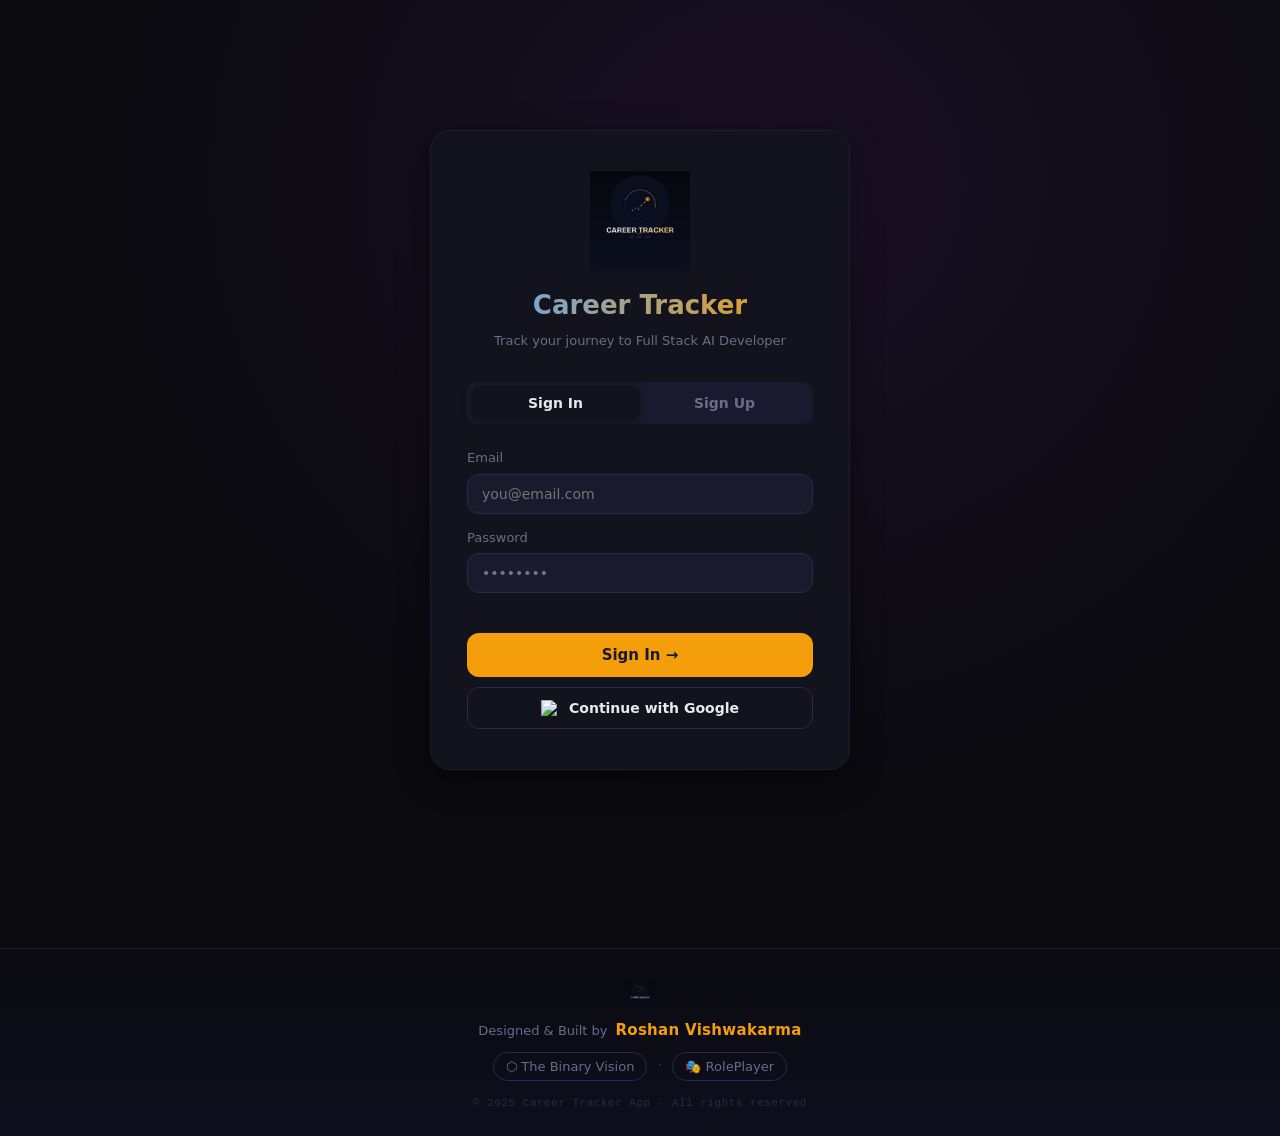
==== index.html @ 7864ad94 "Added Footer" ====
<!DOCTYPE html>
<html lang="en">
<head>
  <meta charset="UTF-8" />
  <meta name="viewport" content="width=device-width, initial-scale=1.0"/>
  <title>Career Tracker — Login</title>
  <link rel="manifest" href="manifest.json"/>
  <link rel="stylesheet" href="css/global.css"/>
  <link rel="stylesheet" href="css/auth.css"/>
  <meta name="theme-color" content="#0a0a0f"/>
  <link rel="icon" type="image/png" href="../icons/logo.png"/>
</head>
<body>
  <div class="auth-bg">
    <div class="auth-card">
      <div class="brand">
        <img src="icons/logo.png" class="brand-icon-img" alt="Career Tracker"/>
        <h1 class="brand-title">Career Tracker</h1>
        <p class="brand-sub">Track your journey to Full Stack AI Developer</p>
      </div>

      <!-- TAB SWITCHER -->
      <div class="auth-tabs">
        <button class="auth-tab active" id="tab-login" onclick="switchTab('login')">Sign In</button>
        <button class="auth-tab" id="tab-signup" onclick="switchTab('signup')">Sign Up</button>
      </div>

      <!-- LOGIN FORM -->
      <div id="form-login">
        <div class="input-group">
          <label>Email</label>
          <input type="email" id="login-email" placeholder="you@email.com"/>
        </div>
        <div class="input-group">
          <label>Password</label>
          <input type="password" id="login-password" placeholder="••••••••"/>
        </div>
        <div class="error-msg" id="login-error"></div>
        <button class="btn-primary" onclick="loginUser()">Sign In →</button>
        <button class="btn-google" onclick="loginGoogle()">
          <img src="https://www.gstatic.com/firebasejs/ui/2.0.0/images/auth/google.svg" width="18"/>
          Continue with Google
        </button>
      </div>

      <!-- SIGNUP FORM -->
      <div id="form-signup" style="display:none">
        <div class="input-group">
          <label>Full Name</label>
          <input type="text" id="signup-name" placeholder="Your name"/>
        </div>
        <div class="input-group">
          <label>Email</label>
          <input type="email" id="signup-email" placeholder="you@email.com"/>
        </div>
        <div class="input-group">
          <label>Password</label>
          <input type="password" id="signup-password" placeholder="Min 6 characters"/>
        </div>
        <div class="input-group">
          <label>GitHub Username (optional)</label>
          <input type="text" id="signup-github" placeholder="e.g. yourhandle"/>
        </div>
        <div class="error-msg" id="signup-error"></div>
        <button class="btn-primary" onclick="signupUser()">Create Account →</button>
        <button class="btn-google" onclick="loginGoogle()">
          <img src="https://www.gstatic.com/firebasejs/ui/2.0.0/images/auth/google.svg" width="18"/>
          Continue with Google
        </button>
      </div>
    </div>
  </div>

  <!-- Firebase SDKs -->
  <script src="https://www.gstatic.com/firebasejs/10.12.0/firebase-app-compat.js"></script>
  <script src="https://www.gstatic.com/firebasejs/10.12.0/firebase-auth-compat.js"></script>
  <script src="https://www.gstatic.com/firebasejs/10.12.0/firebase-firestore-compat.js"></script>
  <script src="js/firebase-config.js"></script>
  <script src="js/auth.js"></script>

  <!-- FOOTER -->
<footer class="app-footer">
  <div class="footer-inner">
    <img src="../icons/logo.png" height="28" class="footer-logo" alt="Career Tracker"/>
    <div class="footer-text">
      <span class="footer-made">Designed & Built by</span>
      <span class="footer-name">Roshan Vishwakarma</span>
    </div>
    <div class="footer-brands">
      <span class="footer-brand">⬡ The Binary Vision</span>
      <span class="footer-dot">·</span>
      <span class="footer-brand">🎭 RolePlayer</span>
    </div>
    <div class="footer-copy">© 2025 Career Tracker App · All rights reserved</div>
  </div>
</footer>
</body>
</html>
---- css/global.css ----
/* ===========================
   GLOBAL.CSS — Shared styles
   =========================== */

:root {
  --bg: #0a0a0f;
  --bg2: #13131e;
  --bg3: #1a1a2e;
  --border: #1e1e2e;
  --border2: #2a2a4a;
  --text: #e8e8f0;
  --muted: #6b6b8a;
  --accent: #f59e0b;
  --accent-soft: rgba(245,158,11,0.12);
  --blue: #3b82f6;
  --blue-soft: rgba(59,130,246,0.12);
  --green: #10b981;
  --green-soft: rgba(16,185,129,0.12);
  --purple: #8b5cf6;
  --red: #ef4444;
  --radius: 12px;
  --radius-lg: 20px;
  --shadow: 0 8px 32px rgba(0,0,0,0.4);
}

* { box-sizing: border-box; margin: 0; padding: 0; }

body {
  background: var(--bg);
  color: var(--text);
  font-family: 'Segoe UI', system-ui, -apple-system, sans-serif;
  min-height: 100vh;
  line-height: 1.5;
  overscroll-behavior: none;
}

/* ---- NAVBAR ---- */
.navbar {
  position: sticky;
  top: 0;
  z-index: 100;
  background: rgba(10,10,15,0.95);
  backdrop-filter: blur(12px);
  border-bottom: 1px solid var(--border);
  padding: 0 24px;
  height: 56px;
  display: flex;
  align-items: center;
  gap: 24px;
}
.nav-brand {
  font-weight: 800;
  font-size: 16px;
  color: var(--text);
  white-space: nowrap;
}
.nav-links {
  display: flex;
  gap: 4px;
  flex: 1;
}
.nav-link {
  padding: 6px 12px;
  border-radius: 8px;
  color: var(--muted);
  text-decoration: none;
  font-size: 13.5px;
  transition: all 0.2s;
}
.nav-link:hover { color: var(--text); background: var(--bg3); }
.nav-link.active { color: var(--text); background: var(--bg3); font-weight: 600; }
.nav-user {
  display: flex;
  align-items: center;
  gap: 10px;
  white-space: nowrap;
  font-size: 13px;
  color: var(--muted);
}

/* ---- BUTTONS ---- */
.btn-primary {
  width: 100%;
  padding: 13px;
  border-radius: var(--radius);
  border: none;
  background: var(--accent);
  color: #1a1a2e;
  font-size: 15px;
  font-weight: 700;
  cursor: pointer;
  font-family: inherit;
  transition: all 0.2s;
}
.btn-primary:hover { opacity: 0.9; transform: translateY(-1px); }

.btn-logout {
  padding: 5px 12px;
  border-radius: 8px;
  border: 1px solid var(--border2);
  background: transparent;
  color: var(--muted);
  font-size: 12px;
  cursor: pointer;
  font-family: inherit;
  transition: all 0.2s;
}
.btn-logout:hover { color: var(--red); border-color: var(--red); }

.btn-sm {
  padding: 6px 12px;
  border-radius: 8px;
  border: 1px solid var(--border2);
  background: transparent;
  color: var(--text);
  font-size: 12px;
  cursor: pointer;
  font-family: inherit;
  transition: all 0.2s;
}
.btn-sm:hover { background: var(--bg3); }

.btn-back {
  padding: 12px 18px;
  border-radius: var(--radius);
  border: 1px solid var(--border2);
  background: transparent;
  color: var(--muted);
  cursor: pointer;
  font-family: inherit;
  font-size: 14px;
}
.btn-next {
  flex: 1;
  padding: 12px;
  border-radius: var(--radius);
  border: none;
  background: var(--accent);
  color: #1a1a2e;
  font-weight: 700;
  cursor: pointer;
  font-family: inherit;
  font-size: 14px;
}

/* ---- CARD ---- */
.card {
  background: var(--bg2);
  border: 1px solid var(--border);
  border-radius: var(--radius-lg);
  padding: 20px;
  margin-bottom: 16px;
}
.card-header {
  display: flex;
  justify-content: space-between;
  align-items: center;
  margin-bottom: 16px;
}
.card-title { font-weight: 700; font-size: 15px; }
.card-sub { font-size: 12px; color: var(--muted); }

/* ---- FORM ---- */
.input-group { display: flex; flex-direction: column; gap: 6px; margin-bottom: 14px; }
.input-group label { font-size: 13px; color: var(--muted); font-weight: 500; }
.input-group input,
.input-group textarea {
  padding: 11px 14px;
  border-radius: var(--radius);
  border: 1.5px solid var(--border2);
  background: var(--bg3);
  color: var(--text);
  font-size: 14px;
  font-family: inherit;
  outline: none;
  transition: border-color 0.2s;
  resize: none;
}
.input-group input:focus,
.input-group textarea:focus { border-color: var(--accent); }

.error-msg { color: var(--red); font-size: 13px; min-height: 18px; margin-bottom: 8px; }

/* ---- MAIN CONTENT ---- */
.main-content {
  max-width: 1100px;
  margin: 0 auto;
  padding: 24px 20px 60px;
}

/* ---- EMPTY STATE ---- */
.empty-state {
  text-align: center;
  color: var(--muted);
  font-size: 14px;
  padding: 32px 16px;
  line-height: 1.8;
}

/* ---- NAV BTNS ---- */
.nav-btns {
  display: flex;
  gap: 10px;
  margin-top: 20px;
}

/* ---- SCROLLBAR ---- */
::-webkit-scrollbar { width: 6px; height: 6px; }
::-webkit-scrollbar-track { background: var(--bg); }
::-webkit-scrollbar-thumb { background: var(--border2); border-radius: 3px; }

/* ---- RESPONSIVE ---- */
@media (max-width: 640px) {
  .nav-links { display: none; }
  .main-content { padding: 16px 14px 60px; }
  .navbar { padding: 0 14px; }
}

/* ---- OFFLINE BANNER (global) ---- */
.offline-banner {
  background: #7c2d12;
  border-bottom: 1px solid #9a3412;
  padding: 8px 20px;
  display: flex;
  align-items: center;
  gap: 8px;
  font-size: 13px;
  color: #fed7aa;
  position: sticky;
  top: 56px;
  z-index: 90;
}
/* ---- FOOTER ---- */
.app-footer {
  border-top: 1px solid var(--border);
  background: linear-gradient(180deg, transparent 0%, rgba(13,16,32,0.8) 100%);
  padding: 32px 20px 24px;
  margin-top: 48px;
}
.footer-inner {
  max-width: 1100px;
  margin: 0 auto;
  display: flex;
  flex-direction: column;
  align-items: center;
  gap: 10px;
  text-align: center;
}
.footer-logo { opacity: 0.7; }
.footer-text {
  display: flex;
  align-items: center;
  gap: 8px;
  flex-wrap: wrap;
  justify-content: center;
}
.footer-made { font-size: 13px; color: var(--muted); }
.footer-name {
  font-size: 15px;
  font-weight: 700;
  color: var(--accent);
  letter-spacing: 0.3px;
}
.footer-brands {
  display: flex;
  align-items: center;
  gap: 10px;
  flex-wrap: wrap;
  justify-content: center;
}
.footer-brand {
  font-size: 13px;
  color: var(--muted);
  padding: 4px 12px;
  border: 1px solid var(--border2);
  border-radius: 20px;
  transition: all 0.2s;
}
.footer-brand:hover { color: var(--text); border-color: var(--accent); }
.footer-dot { color: var(--border2); }
.footer-copy {
  font-size: 11px;
  color: var(--border2);
  margin-top: 4px;
  font-family: monospace;
  letter-spacing: 0.5px;
}
---- css/auth.css ----
/* ===========================
   AUTH.CSS
   =========================== */
   
  .brand-icon-img {
    width: 100px;
    height: 100px;
    object-fit: contain;
    margin-bottom: 8px;
  }
.auth-bg {
  min-height: 100vh;
  display: flex;
  align-items: center;
  justify-content: center;
  padding: 24px 16px;
  background: radial-gradient(ellipse at 60% 20%, #1a1025 0%, #0a0a0f 60%);
}

.auth-card {
  background: var(--bg2);
  border: 1.5px solid var(--border);
  border-radius: var(--radius-lg);
  padding: 40px 36px;
  max-width: 420px;
  width: 100%;
  box-shadow: var(--shadow);
}

.brand { text-align: center; margin-bottom: 32px; }
.brand-icon { font-size: 48px; margin-bottom: 8px; }
.brand-title {
  font-size: 26px;
  font-weight: 800;
  background: linear-gradient(90deg, #60a5fa, #f59e0b);
  -webkit-background-clip: text;
  -webkit-text-fill-color: transparent;
  margin-bottom: 6px;
}
.brand-sub { font-size: 13px; color: var(--muted); }

.auth-tabs {
  display: flex;
  background: var(--bg3);
  border-radius: 10px;
  padding: 4px;
  margin-bottom: 24px;
}
.auth-tab {
  flex: 1;
  padding: 9px;
  border-radius: 8px;
  border: none;
  background: transparent;
  color: var(--muted);
  font-size: 14px;
  font-weight: 600;
  cursor: pointer;
  font-family: inherit;
  transition: all 0.2s;
}
.auth-tab.active {
  background: var(--bg2);
  color: var(--text);
  box-shadow: 0 2px 8px rgba(0,0,0,0.3);
}

.btn-google {
  width: 100%;
  padding: 12px;
  border-radius: var(--radius);
  border: 1.5px solid var(--border2);
  background: transparent;
  color: var(--text);
  font-size: 14px;
  font-weight: 600;
  cursor: pointer;
  font-family: inherit;
  display: flex;
  align-items: center;
  justify-content: center;
  gap: 10px;
  margin-top: 10px;
  transition: all 0.2s;
}
.btn-google:hover { background: var(--bg3); }

@media (max-width: 480px) {
  .auth-card { padding: 28px 20px; }
}
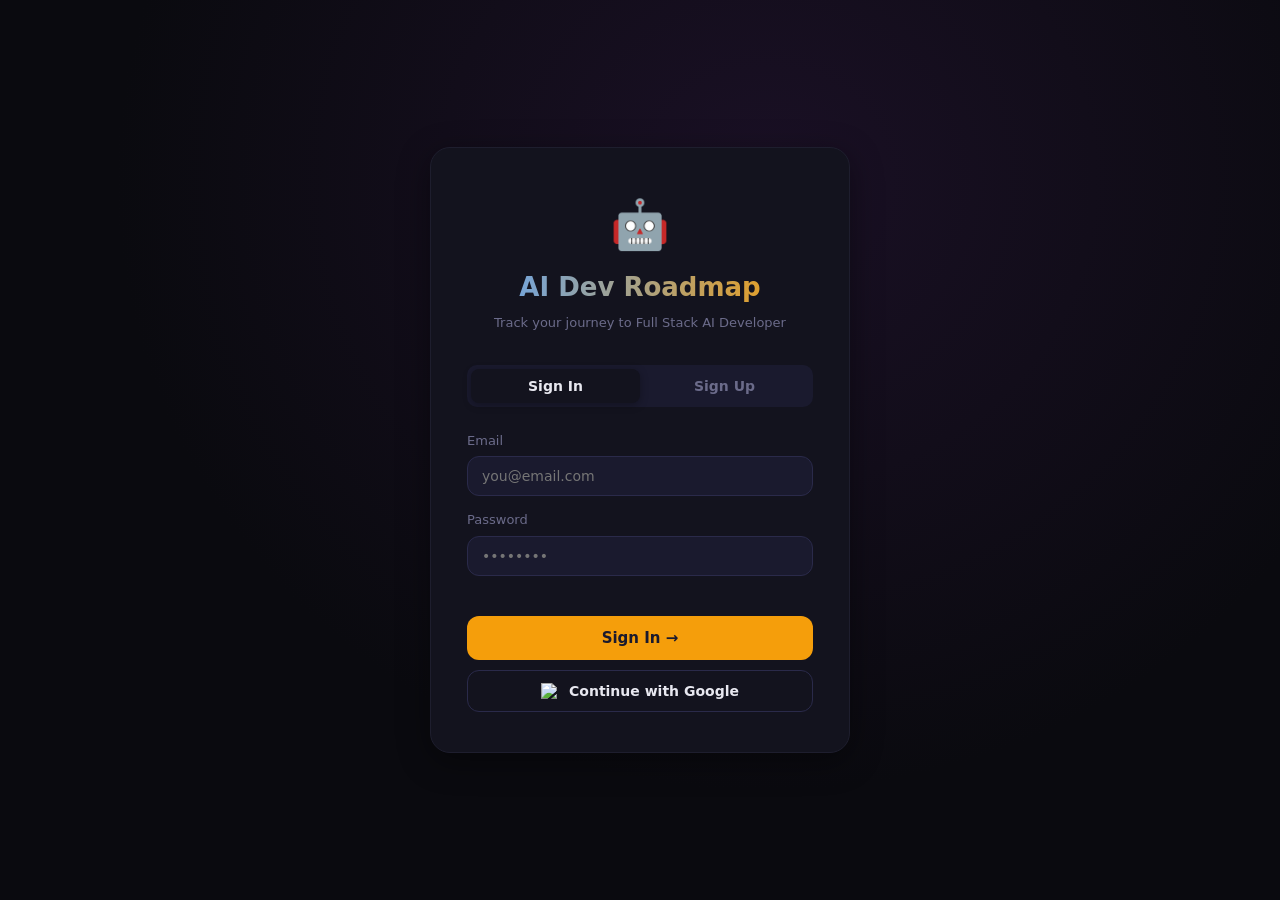
==== commit c420ab23: "Version 3" ====
--- a/index.html
+++ b/index.html
@@ -3,19 +3,18 @@
 <head>
   <meta charset="UTF-8" />
   <meta name="viewport" content="width=device-width, initial-scale=1.0"/>
-  <title>Career Tracker — Login</title>
+  <title>AI Dev Roadmap — Login</title>
   <link rel="manifest" href="manifest.json"/>
   <link rel="stylesheet" href="css/global.css"/>
   <link rel="stylesheet" href="css/auth.css"/>
   <meta name="theme-color" content="#0a0a0f"/>
-  <link rel="icon" type="image/png" href="../icons/logo.png"/>
 </head>
 <body>
   <div class="auth-bg">
     <div class="auth-card">
       <div class="brand">
-        <img src="icons/logo.png" class="brand-icon-img" alt="Career Tracker"/>
-        <h1 class="brand-title">Career Tracker</h1>
+        <div class="brand-icon">🤖</div>
+        <h1 class="brand-title">AI Dev Roadmap</h1>
         <p class="brand-sub">Track your journey to Full Stack AI Developer</p>
       </div>
 
@@ -77,22 +76,5 @@
   <script src="https://www.gstatic.com/firebasejs/10.12.0/firebase-firestore-compat.js"></script>
   <script src="js/firebase-config.js"></script>
   <script src="js/auth.js"></script>
-
-  <!-- FOOTER -->
-<footer class="app-footer">
-  <div class="footer-inner">
-    <img src="../icons/logo.png" height="28" class="footer-logo" alt="Career Tracker"/>
-    <div class="footer-text">
-      <span class="footer-made">Designed & Built by</span>
-      <span class="footer-name">Roshan Vishwakarma</span>
-    </div>
-    <div class="footer-brands">
-      <span class="footer-brand">⬡ The Binary Vision</span>
-      <span class="footer-dot">·</span>
-      <span class="footer-brand">🎭 RolePlayer</span>
-    </div>
-    <div class="footer-copy">© 2025 Career Tracker App · All rights reserved</div>
-  </div>
-</footer>
 </body>
 </html>
--- a/css/global.css
+++ b/css/global.css
@@ -230,58 +230,3 @@
   top: 56px;
   z-index: 90;
 }
-/* ---- FOOTER ---- */
-.app-footer {
-  border-top: 1px solid var(--border);
-  background: linear-gradient(180deg, transparent 0%, rgba(13,16,32,0.8) 100%);
-  padding: 32px 20px 24px;
-  margin-top: 48px;
-}
-.footer-inner {
-  max-width: 1100px;
-  margin: 0 auto;
-  display: flex;
-  flex-direction: column;
-  align-items: center;
-  gap: 10px;
-  text-align: center;
-}
-.footer-logo { opacity: 0.7; }
-.footer-text {
-  display: flex;
-  align-items: center;
-  gap: 8px;
-  flex-wrap: wrap;
-  justify-content: center;
-}
-.footer-made { font-size: 13px; color: var(--muted); }
-.footer-name {
-  font-size: 15px;
-  font-weight: 700;
-  color: var(--accent);
-  letter-spacing: 0.3px;
-}
-.footer-brands {
-  display: flex;
-  align-items: center;
-  gap: 10px;
-  flex-wrap: wrap;
-  justify-content: center;
-}
-.footer-brand {
-  font-size: 13px;
-  color: var(--muted);
-  padding: 4px 12px;
-  border: 1px solid var(--border2);
-  border-radius: 20px;
-  transition: all 0.2s;
-}
-.footer-brand:hover { color: var(--text); border-color: var(--accent); }
-.footer-dot { color: var(--border2); }
-.footer-copy {
-  font-size: 11px;
-  color: var(--border2);
-  margin-top: 4px;
-  font-family: monospace;
-  letter-spacing: 0.5px;
-}
--- a/css/auth.css
+++ b/css/auth.css
@@ -1,13 +1,7 @@
 /* ===========================
    AUTH.CSS
    =========================== */
-   
-  .brand-icon-img {
-    width: 100px;
-    height: 100px;
-    object-fit: contain;
-    margin-bottom: 8px;
-  }
+
 .auth-bg {
   min-height: 100vh;
   display: flex;
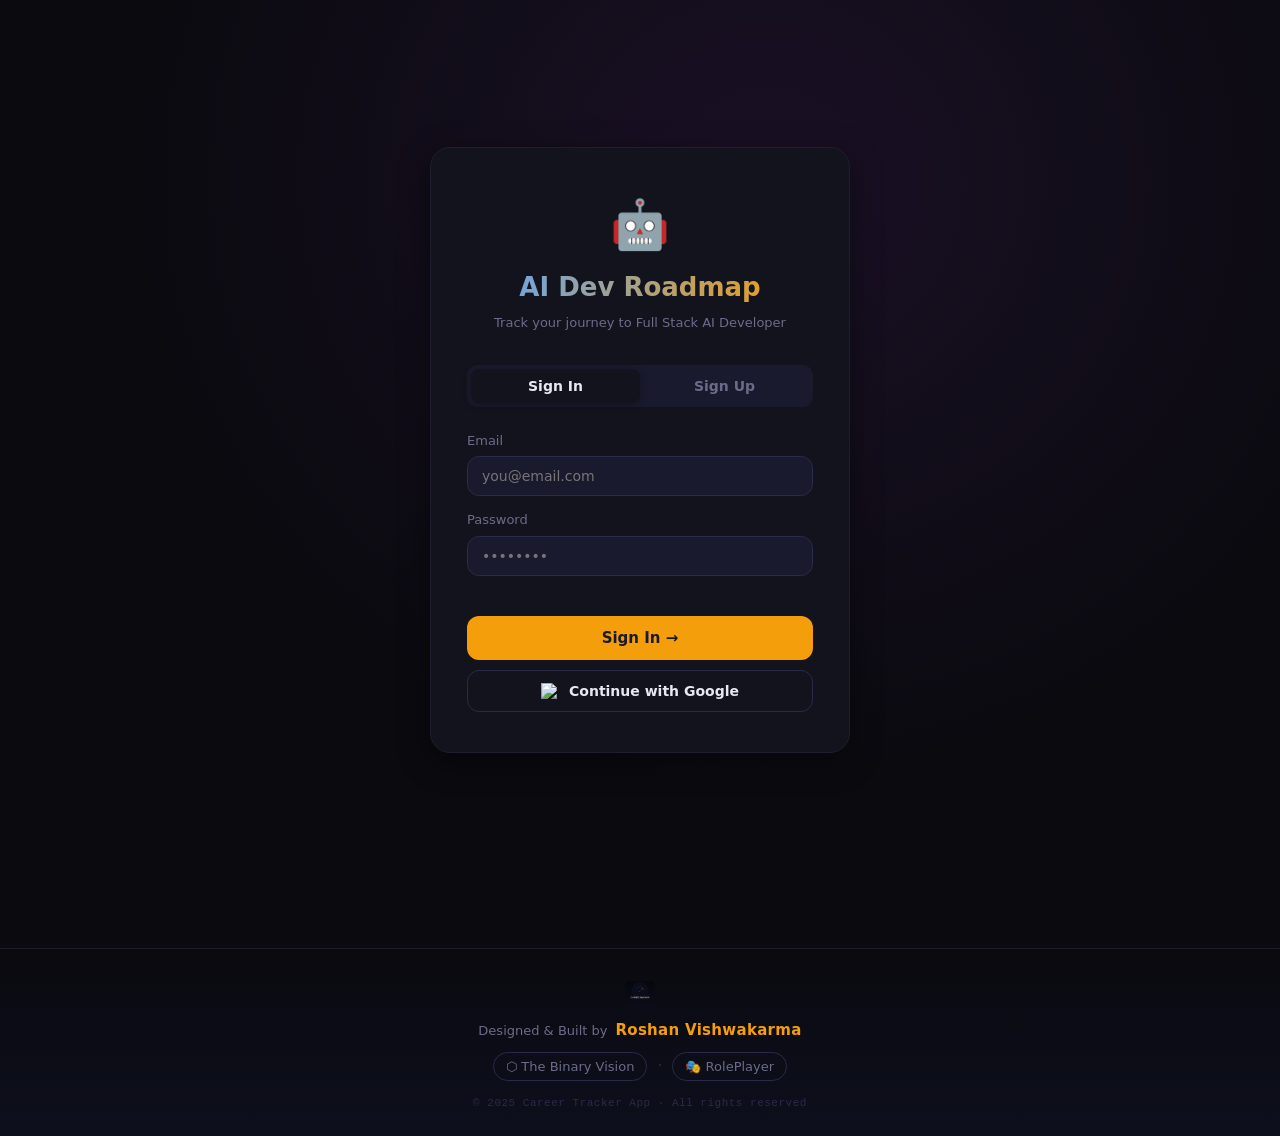
==== commit ca2bc653: "Version 3" ====
--- a/index.html
+++ b/index.html
@@ -76,5 +76,21 @@
   <script src="https://www.gstatic.com/firebasejs/10.12.0/firebase-firestore-compat.js"></script>
   <script src="js/firebase-config.js"></script>
   <script src="js/auth.js"></script>
+  <!-- FOOTER -->
+<footer class="app-footer">
+  <div class="footer-inner">
+    <img src="../icons/logo.png" height="28" class="footer-logo" alt="Career Tracker"/>
+    <div class="footer-text">
+      <span class="footer-made">Designed & Built by</span>
+      <span class="footer-name">Roshan Vishwakarma</span>
+    </div>
+    <div class="footer-brands">
+      <span class="footer-brand">⬡ The Binary Vision</span>
+      <span class="footer-dot">·</span>
+      <span class="footer-brand">🎭 RolePlayer</span>
+    </div>
+    <div class="footer-copy">© 2025 Career Tracker App · All rights reserved</div>
+  </div>
+</footer>
 </body>
 </html>
--- a/css/global.css
+++ b/css/global.css
@@ -230,3 +230,58 @@
   top: 56px;
   z-index: 90;
 }
+/* ---- FOOTER ---- */
+.app-footer {
+  border-top: 1px solid var(--border);
+  background: linear-gradient(180deg, transparent 0%, rgba(13,16,32,0.8) 100%);
+  padding: 32px 20px 24px;
+  margin-top: 48px;
+}
+.footer-inner {
+  max-width: 1100px;
+  margin: 0 auto;
+  display: flex;
+  flex-direction: column;
+  align-items: center;
+  gap: 10px;
+  text-align: center;
+}
+.footer-logo { opacity: 0.7; }
+.footer-text {
+  display: flex;
+  align-items: center;
+  gap: 8px;
+  flex-wrap: wrap;
+  justify-content: center;
+}
+.footer-made { font-size: 13px; color: var(--muted); }
+.footer-name {
+  font-size: 15px;
+  font-weight: 700;
+  color: var(--accent);
+  letter-spacing: 0.3px;
+}
+.footer-brands {
+  display: flex;
+  align-items: center;
+  gap: 10px;
+  flex-wrap: wrap;
+  justify-content: center;
+}
+.footer-brand {
+  font-size: 13px;
+  color: var(--muted);
+  padding: 4px 12px;
+  border: 1px solid var(--border2);
+  border-radius: 20px;
+  transition: all 0.2s;
+}
+.footer-brand:hover { color: var(--text); border-color: var(--accent); }
+.footer-dot { color: var(--border2); }
+.footer-copy {
+  font-size: 11px;
+  color: var(--border2);
+  margin-top: 4px;
+  font-family: monospace;
+  letter-spacing: 0.5px;
+}
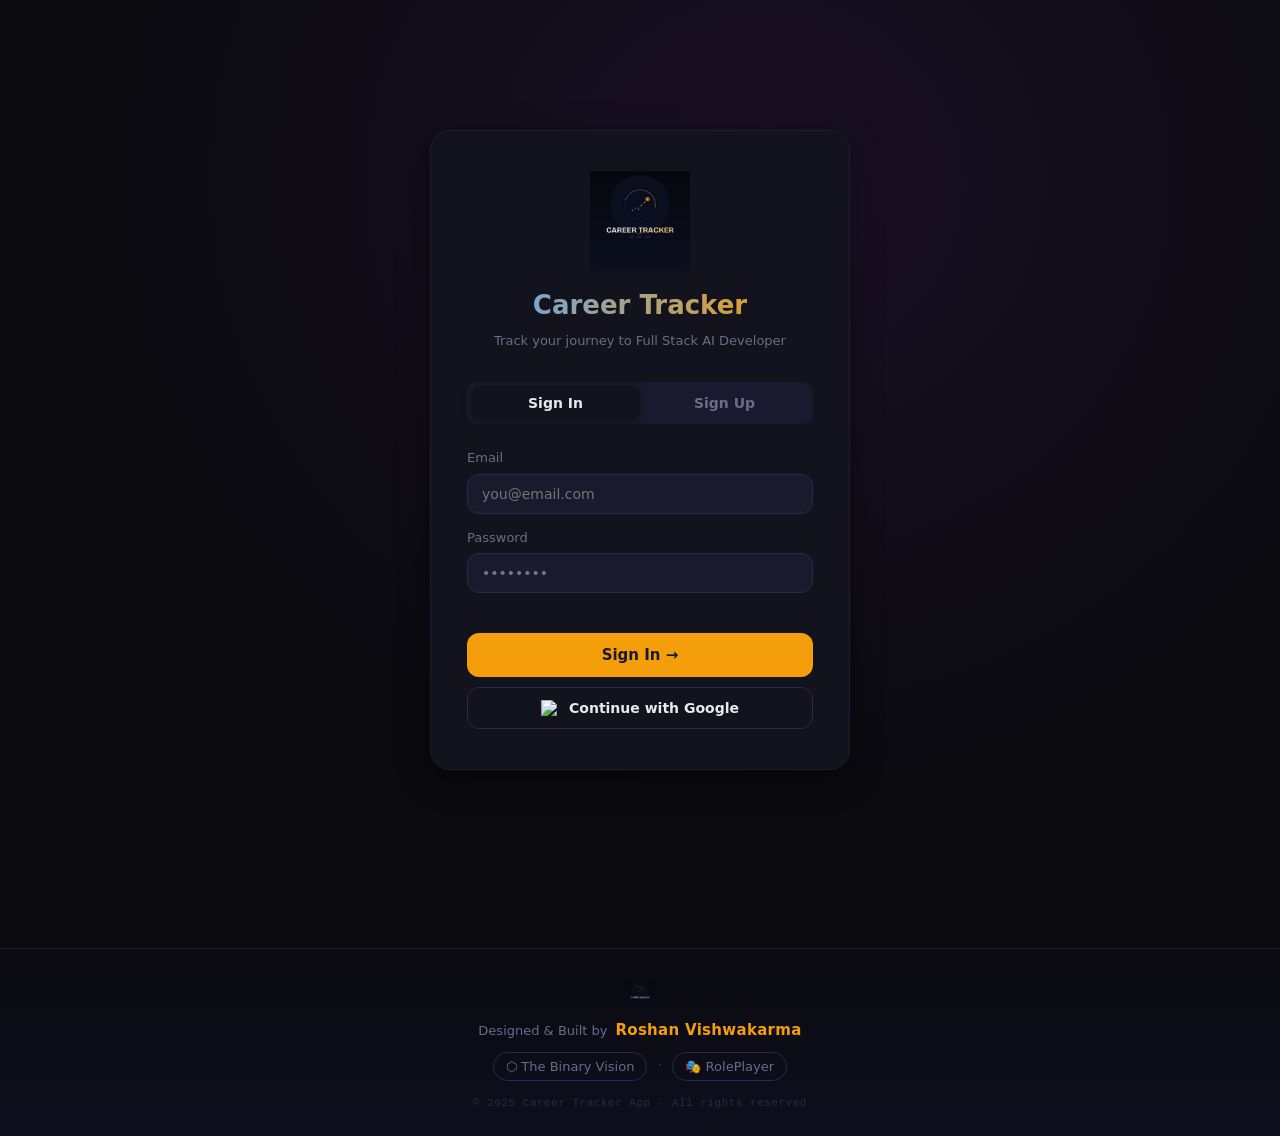
==== commit b53dd501: "Version 3" ====
--- a/index.html
+++ b/index.html
@@ -3,18 +3,19 @@
 <head>
   <meta charset="UTF-8" />
   <meta name="viewport" content="width=device-width, initial-scale=1.0"/>
-  <title>AI Dev Roadmap — Login</title>
+  <title>Career Tracker App — Login</title>
   <link rel="manifest" href="manifest.json"/>
   <link rel="stylesheet" href="css/global.css"/>
   <link rel="stylesheet" href="css/auth.css"/>
   <meta name="theme-color" content="#0a0a0f"/>
+  <link rel="icon" type="image/png" href="../icons/logo.png"/>
 </head>
 <body>
   <div class="auth-bg">
     <div class="auth-card">
       <div class="brand">
-        <div class="brand-icon">🤖</div>
-        <h1 class="brand-title">AI Dev Roadmap</h1>
+        <img src="icons/logo.png" class="brand-icon-img" alt="Career Tracker"/>
+        <h1 class="brand-title">Career Tracker</h1>
         <p class="brand-sub">Track your journey to Full Stack AI Developer</p>
       </div>
 
--- a/css/auth.css
+++ b/css/auth.css
@@ -1,6 +1,12 @@
 /* ===========================
    AUTH.CSS
    =========================== */
+   .brand-icon-img {
+    width: 100px;
+    height: 100px;
+    object-fit: contain;
+    margin-bottom: 8px;
+  }
 
 .auth-bg {
   min-height: 100vh;
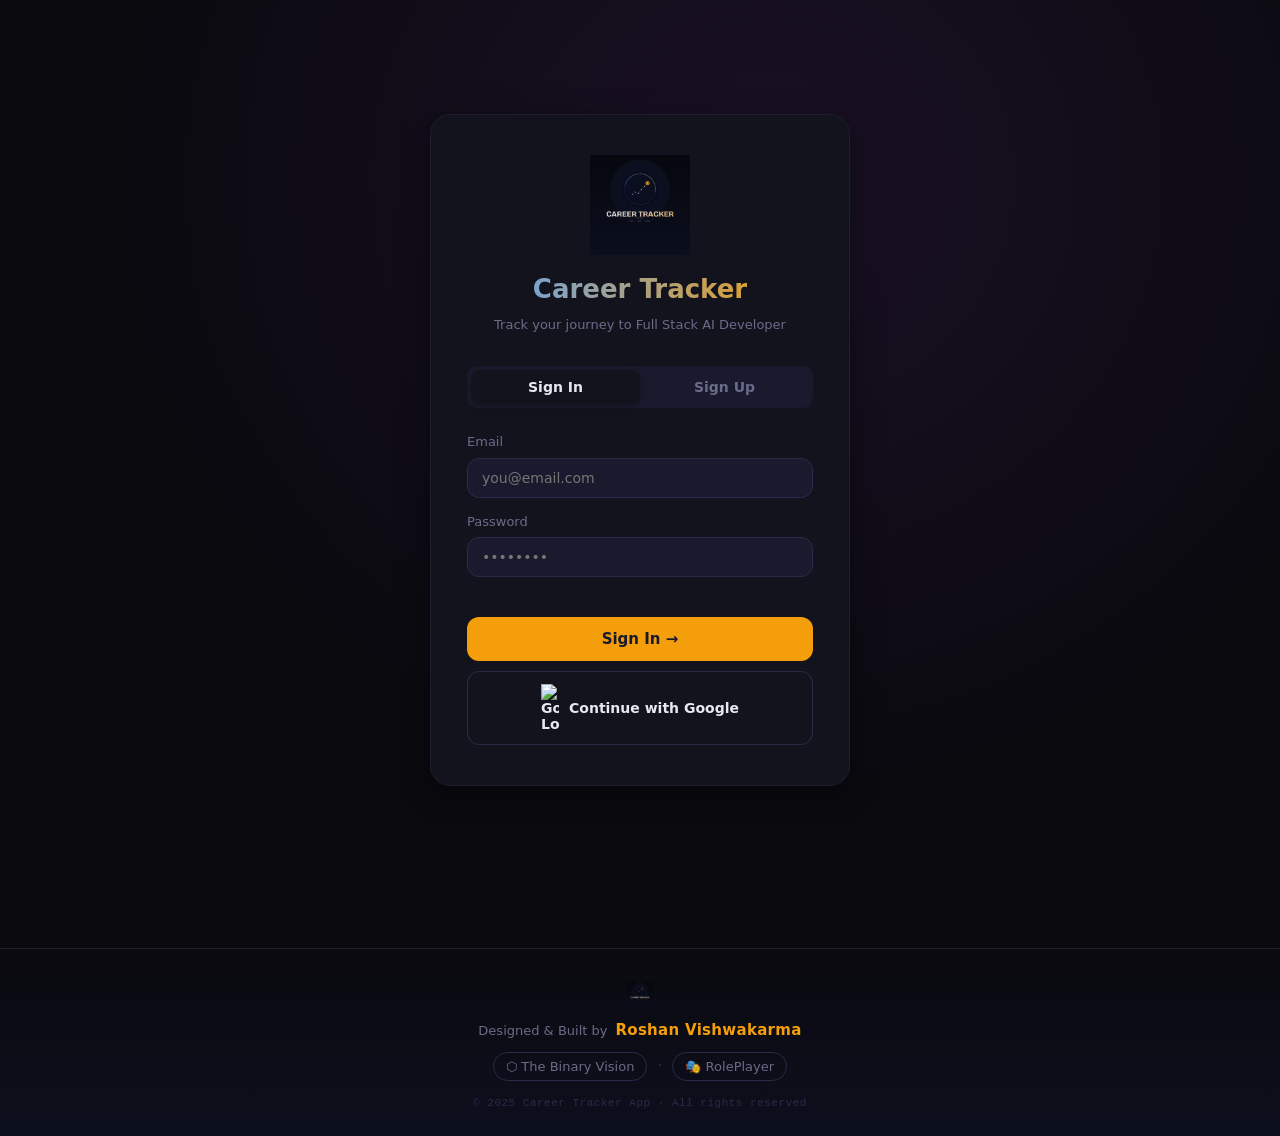
==== commit 970dc8f1: "Error fixing" ====
--- a/index.html
+++ b/index.html
@@ -9,6 +9,7 @@
   <link rel="stylesheet" href="css/auth.css"/>
   <meta name="theme-color" content="#0a0a0f"/>
   <link rel="icon" type="image/png" href="../icons/logo.png"/>
+  <link rel="apple-touch-icon" href="../icons/logo.png"/>
 </head>
 <body>
   <div class="auth-bg">
@@ -38,7 +39,7 @@
         <div class="error-msg" id="login-error"></div>
         <button class="btn-primary" onclick="loginUser()">Sign In →</button>
         <button class="btn-google" onclick="loginGoogle()">
-          <img src="https://www.gstatic.com/firebasejs/ui/2.0.0/images/auth/google.svg" width="18"/>
+          <img alt="Google Logo" src="https://www.gstatic.com/firebasejs/ui/2.0.0/images/auth/google.svg" width="18"/>
           Continue with Google
         </button>
       </div>
--- a/css/global.css
+++ b/css/global.css
@@ -40,6 +40,7 @@
   top: 0;
   z-index: 100;
   background: rgba(10,10,15,0.95);
+  -webkit-backdrop-filter: blur(12px);
   backdrop-filter: blur(12px);
   border-bottom: 1px solid var(--border);
   padding: 0 24px;
--- a/css/auth.css
+++ b/css/auth.css
@@ -34,6 +34,7 @@
   font-weight: 800;
   background: linear-gradient(90deg, #60a5fa, #f59e0b);
   -webkit-background-clip: text;
+  background-clip: text;
   -webkit-text-fill-color: transparent;
   margin-bottom: 6px;
 }
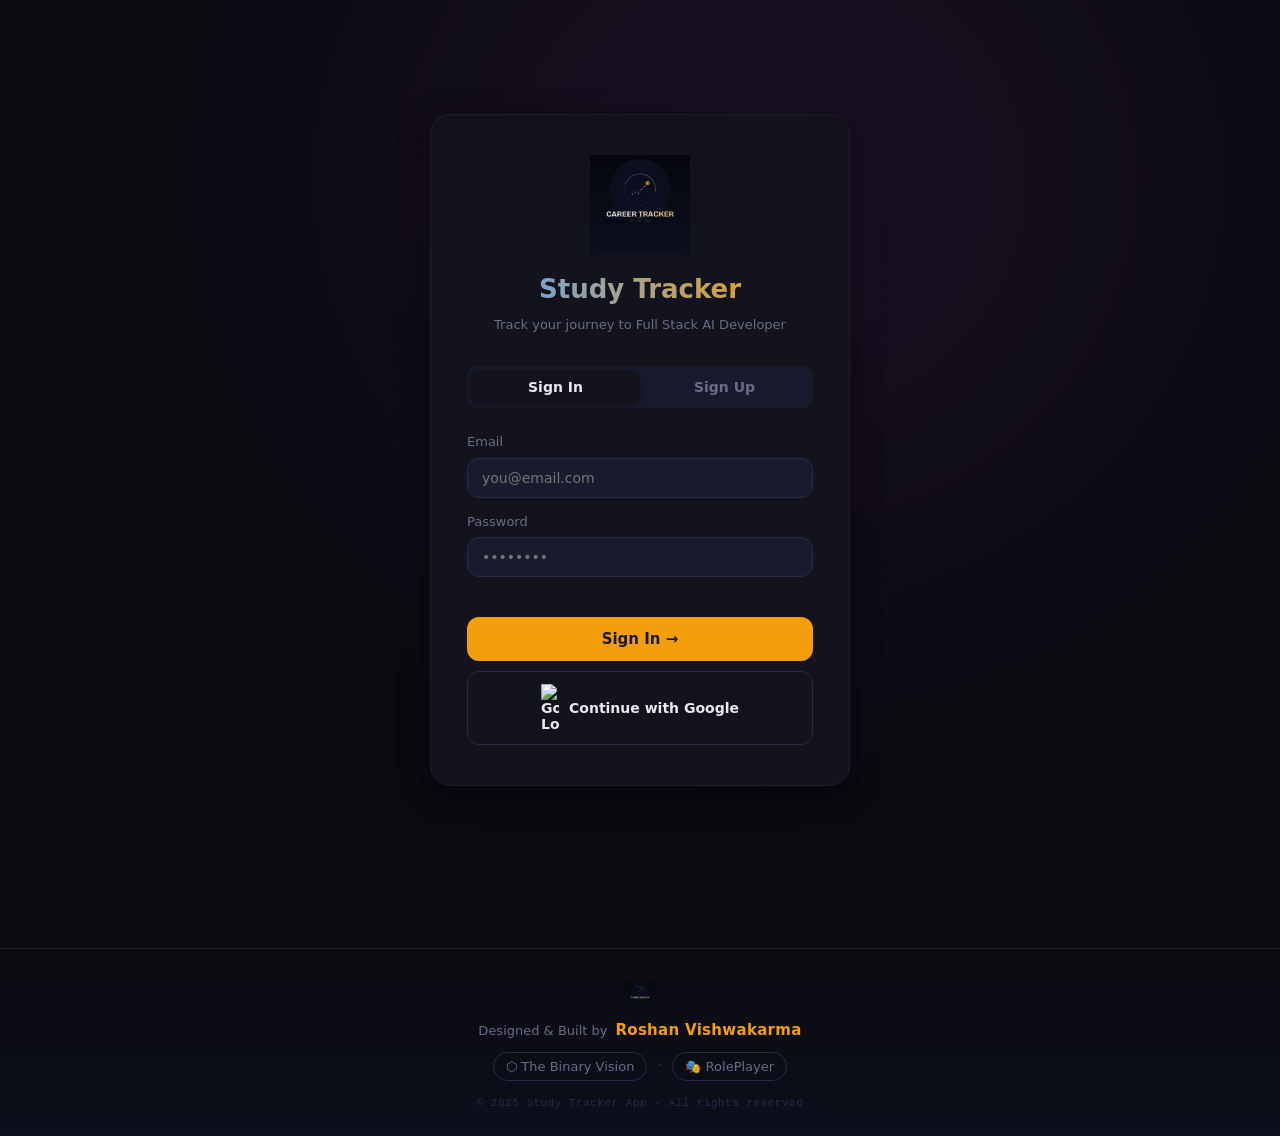
==== commit 9f30aff0: "Changing of Prjoect Name" ====
--- a/index.html
+++ b/index.html
@@ -3,7 +3,7 @@
 <head>
   <meta charset="UTF-8" />
   <meta name="viewport" content="width=device-width, initial-scale=1.0"/>
-  <title>Career Tracker App — Login</title>
+  <title>Study Tracker App — Login</title>
   <link rel="manifest" href="manifest.json"/>
   <link rel="stylesheet" href="css/global.css"/>
   <link rel="stylesheet" href="css/auth.css"/>
@@ -15,8 +15,8 @@
   <div class="auth-bg">
     <div class="auth-card">
       <div class="brand">
-        <img src="icons/logo.png" class="brand-icon-img" alt="Career Tracker"/>
-        <h1 class="brand-title">Career Tracker</h1>
+        <img src="icons/logo.png" class="brand-icon-img" alt="Study Tracker"/>
+        <h1 class="brand-title">Study Tracker</h1>
         <p class="brand-sub">Track your journey to Full Stack AI Developer</p>
       </div>
 
@@ -81,7 +81,7 @@
   <!-- FOOTER -->
 <footer class="app-footer">
   <div class="footer-inner">
-    <img src="../icons/logo.png" height="28" class="footer-logo" alt="Career Tracker"/>
+    <img src="../icons/logo.png" height="28" class="footer-logo" alt="Study Tracker"/>
     <div class="footer-text">
       <span class="footer-made">Designed & Built by</span>
       <span class="footer-name">Roshan Vishwakarma</span>
@@ -91,7 +91,7 @@
       <span class="footer-dot">·</span>
       <span class="footer-brand">🎭 RolePlayer</span>
     </div>
-    <div class="footer-copy">© 2025 Career Tracker App · All rights reserved</div>
+    <div class="footer-copy">© 2025 Study Tracker App · All rights reserved</div>
   </div>
 </footer>
 </body>
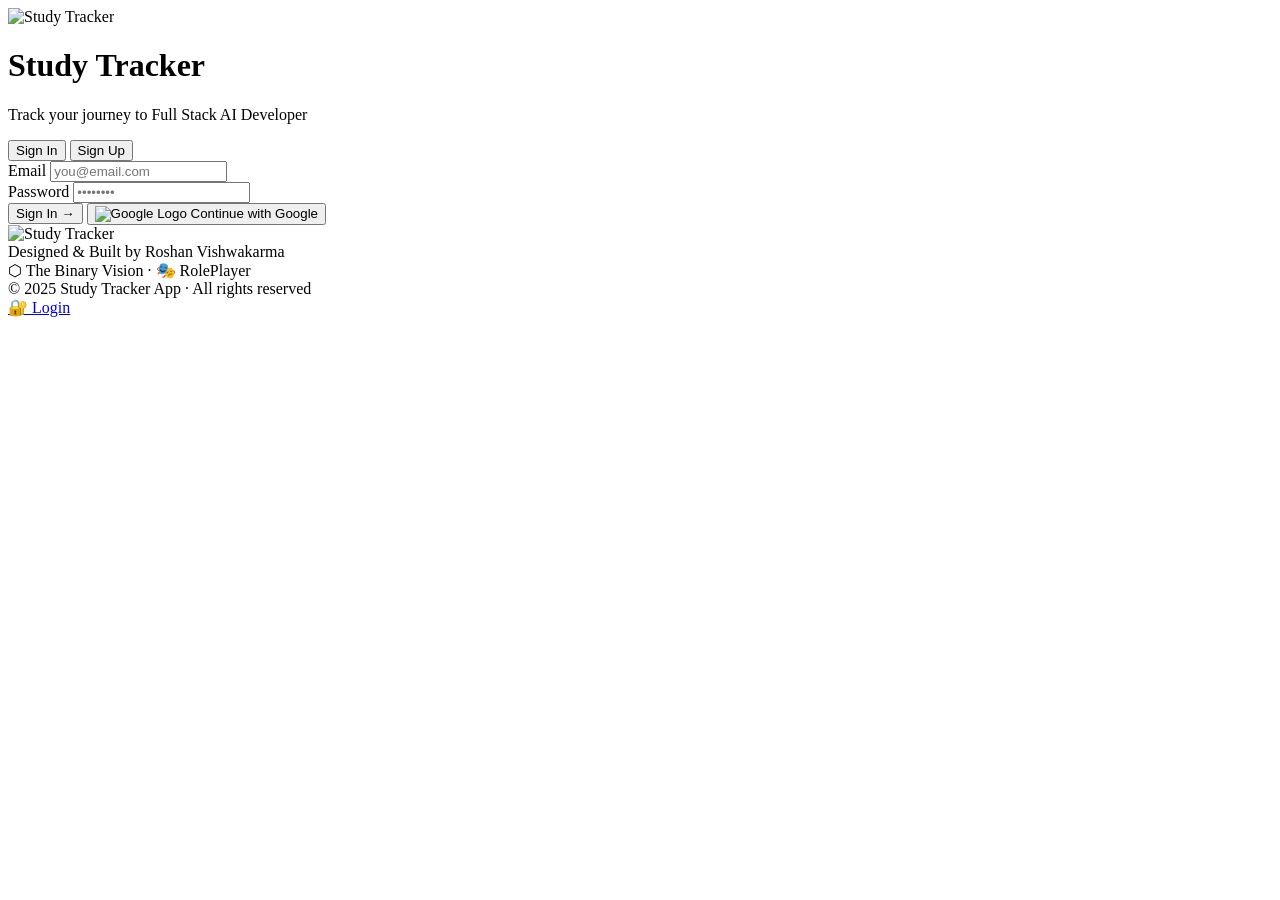
==== commit 6e71b800: "Firebase hosting" ====
--- a/index.html
+++ b/index.html
@@ -3,13 +3,28 @@
 <head>
   <meta charset="UTF-8" />
   <meta name="viewport" content="width=device-width, initial-scale=1.0"/>
-  <title>Study Tracker App — Login</title>
+  <title>Stud Tracker App — Login</title>
   <link rel="manifest" href="manifest.json"/>
   <link rel="stylesheet" href="css/global.css"/>
   <link rel="stylesheet" href="css/auth.css"/>
   <meta name="theme-color" content="#0a0a0f"/>
   <link rel="icon" type="image/png" href="../icons/logo.png"/>
   <link rel="apple-touch-icon" href="../icons/logo.png"/>
+  <meta name="viewport" content="width=device-width, initial-scale=1.0, maximum-scale=1.0"/>
+  <style>
+    @media (max-width: 768px) {
+      .auth-card {
+        margin: 16px;
+        border-radius: 16px;
+      }
+      .auth-container {
+        padding: 16px;
+        min-height: 100vh;
+        justify-content: flex-start;
+        padding-top: 40px;
+      }
+    }
+    </style>
 </head>
 <body>
   <div class="auth-bg">
@@ -94,5 +109,12 @@
     <div class="footer-copy">© 2025 Study Tracker App · All rights reserved</div>
   </div>
 </footer>
+<!-- BOTTOM NAV — mobile only (login page) -->
+<nav class="bottom-nav">
+  <a href="index.html" class="bottom-nav-item active">
+    <span class="nav-icon">🔐</span>
+    <span class="nav-label">Login</span>
+  </a>
+</nav>
 </body>
 </html>
